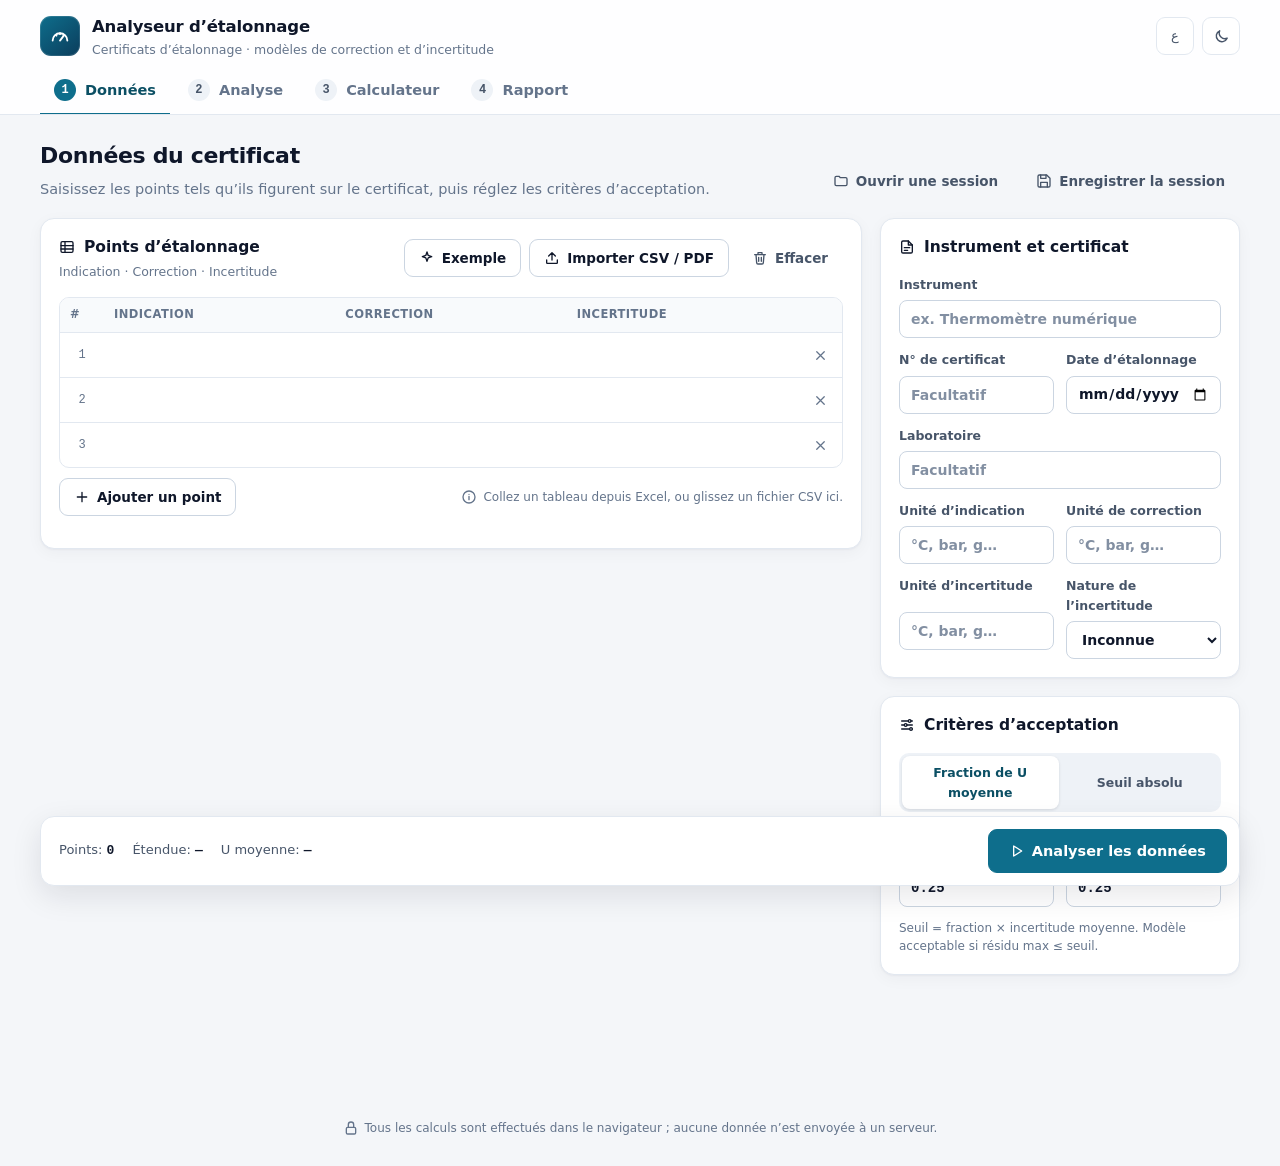
==== webapp/index.html @ c8299ab8 "Analyseur d'etalonnage : MATLAB + version web - Application MATLAB (core, io, tests, docs) avec impo" ====
<!doctype html>
<html lang="fr" dir="ltr">
<head>
  <meta charset="utf-8">
  <meta name="viewport" content="width=device-width, initial-scale=1">
  <title>Analyseur d'étalonnage</title>
  <meta name="description" content="Analyse des certificats d'étalonnage : modèles de correction et d'incertitude, calculateur et rapport.">
  <meta name="referrer" content="no-referrer">
  <meta name="color-scheme" content="light dark">
  <link rel="stylesheet" href="styles.css">
  <link rel="icon" href="data:image/svg+xml,%3Csvg xmlns='http://www.w3.org/2000/svg' viewBox='0 0 32 32'%3E%3Crect width='32' height='32' rx='8' fill='%230e6e8c'/%3E%3Cpath d='M7 22a9 9 0 0 1 18 0' fill='none' stroke='white' stroke-width='2.4' stroke-linecap='round'/%3E%3Cpath d='M16 22l5-7' stroke='white' stroke-width='2.4' stroke-linecap='round'/%3E%3C/svg%3E">
</head>
<body>
  <header class="appbar">
    <div class="wrap appbar-inner">
      <div class="brand">
        <div class="brand-mark" aria-hidden="true">
          <svg width="22" height="22" viewBox="0 0 24 24" fill="none" stroke="currentColor" stroke-width="2" stroke-linecap="round"><path d="M4 17a8 8 0 0 1 16 0"/><path d="M12 17l4.5-6"/><path d="M12 9v1M7.5 11l.7.7M16.5 11l-.7.7"/></svg>
        </div>
        <div class="brand-text">
          <strong data-i18n="app.title"></strong>
          <span data-i18n="app.subtitle"></span>
        </div>
      </div>
      <div class="appbar-actions">
        <button class="icon-btn lang-btn" id="langBtn" type="button"></button>
        <button class="icon-btn" id="themeBtn" type="button" data-i18n-title="theme"></button>
      </div>
    </div>
    <nav class="wrap tabs" role="tablist">
      <button class="tab active" role="tab" data-tab="data"><span class="step">1</span><span data-i18n="tab.data"></span></button>
      <button class="tab" role="tab" data-tab="analysis"><span class="step">2</span><span data-i18n="tab.analysis"></span></button>
      <button class="tab" role="tab" data-tab="calc"><span class="step">3</span><span data-i18n="tab.calc"></span></button>
      <button class="tab" role="tab" data-tab="report"><span class="step">4</span><span data-i18n="tab.report"></span></button>
    </nav>
  </header>

  <main class="wrap">
    <!-- 1. Données -->
    <section class="panel active" id="panel-data" role="tabpanel">
      <div class="page-head">
        <div>
          <h1 data-i18n="data.h"></h1>
          <p data-i18n="data.p"></p>
        </div>
        <div class="toolbar">
          <button class="btn ghost" id="loadSessionBtn" type="button"><span class="ico" data-ico="folder"></span><span data-i18n="btn.loadSession"></span></button>
          <button class="btn ghost" id="saveSessionBtn" type="button"><span class="ico" data-ico="save"></span><span data-i18n="btn.saveSession"></span></button>
        </div>
      </div>

      <div class="layout-data">
        <div class="card dropzone" id="pointsCard">
          <div class="card-head">
            <div>
              <h2><span class="ico" data-ico="table"></span><span data-i18n="points.title"></span></h2>
              <p class="card-sub" data-i18n="points.sub"></p>
            </div>
            <div class="toolbar">
              <button class="btn" id="exampleBtn" type="button"><span class="ico" data-ico="spark"></span><span data-i18n="btn.example"></span></button>
              <button class="btn" id="importBtn" type="button"><span class="ico" data-ico="upload"></span><span data-i18n="btn.importFile"></span></button>
              <button class="btn ghost danger" id="clearBtn" type="button"><span class="ico" data-ico="trash"></span><span class="lbl-opt" data-i18n="btn.clear"></span></button>
            </div>
          </div>
          <div class="card-body">
            <div class="table-wrap">
              <table class="pts">
                <thead><tr>
                  <th>#</th>
                  <th><span data-i18n="col.indication"></span> <span class="unit-i"></span></th>
                  <th><span data-i18n="col.correction"></span> <span class="unit-c"></span></th>
                  <th><span data-i18n="col.uncertainty"></span> <span class="unit-u"></span></th>
                  <th></th>
                </tr></thead>
                <tbody id="pointsBody"></tbody>
              </table>
            </div>
            <div class="table-foot">
              <button class="btn" id="addRowBtn" type="button"><span class="ico" data-ico="plus"></span><span data-i18n="btn.addRow"></span></button>
              <p class="help"><span class="ico" data-ico="info"></span><span data-i18n="points.hint"></span></p>
            </div>
            <div class="alerts" id="dataAlerts"></div>
          </div>
        </div>

        <div class="stack">
          <div class="card">
            <div class="card-head"><h2><span class="ico" data-ico="doc"></span><span data-i18n="meta.title"></span></h2></div>
            <div class="card-body fields two">
              <label class="field full"><span data-i18n="f.instrument"></span><input id="m-instrument" data-i18n-ph="ph.instrument" autocomplete="off"></label>
              <label class="field"><span data-i18n="f.certificate"></span><input id="m-certificate" data-i18n-ph="ph.optional" autocomplete="off"></label>
              <label class="field"><span data-i18n="f.date"></span><input id="m-date" type="date"></label>
              <label class="field full"><span data-i18n="f.lab"></span><input id="m-lab" data-i18n-ph="ph.optional" autocomplete="off"></label>
              <label class="field"><span data-i18n="f.unitI"></span><input id="m-unitI" placeholder="°C, bar, g…" autocomplete="off"></label>
              <label class="field"><span data-i18n="f.unitC"></span><input id="m-unitC" placeholder="°C, bar, g…" autocomplete="off"></label>
              <label class="field"><span data-i18n="f.unitU"></span><input id="m-unitU" placeholder="°C, bar, g…" autocomplete="off"></label>
              <label class="field"><span data-i18n="f.nature"></span>
                <select id="m-nature">
                  <option value="" data-i18n="nature.unknown"></option>
                  <option value="U" data-i18n="nature.expanded"></option>
                  <option value="u" data-i18n="nature.standard"></option>
                </select>
              </label>
            </div>
          </div>

          <div class="card">
            <div class="card-head"><h2><span class="ico" data-ico="sliders"></span><span data-i18n="crit.title"></span></h2></div>
            <div class="card-body fields">
              <div class="seg" role="radiogroup">
                <button type="button" data-mode="fraction" class="on" data-i18n="mode.fraction"></button>
                <button type="button" data-mode="absolute" data-i18n="mode.absolute"></button>
              </div>
              <div class="fields two" id="fractionFields">
                <label class="field"><span data-i18n="f.alphaC"></span><input id="s-alphaC" type="number" min="0" step="any" value="0.25"></label>
                <label class="field"><span data-i18n="f.alphaU"></span><input id="s-alphaU" type="number" min="0" step="any" value="0.25"></label>
              </div>
              <div class="fields two" id="absoluteFields" hidden>
                <label class="field"><span data-i18n="f.limitC"></span><input id="s-limitC" type="number" min="0" step="any" value="0"></label>
                <label class="field"><span data-i18n="f.limitU"></span><input id="s-limitU" type="number" min="0" step="any" value="0"></label>
              </div>
              <p class="help" id="critHelp"></p>
            </div>
          </div>
        </div>
      </div>

      <div class="action-bar">
        <div class="summary" id="dataSummary"></div>
        <button class="btn primary lg" id="analyzeBtn" type="button"><span class="ico" data-ico="play"></span><span data-i18n="btn.analyze"></span></button>
      </div>
    </section>

    <!-- 2. Analyse -->
    <section class="panel" id="panel-analysis" role="tabpanel">
      <div class="page-head">
        <div><h1 data-i18n="an.h"></h1><p data-i18n="an.p"></p></div>
      </div>
      <div id="analysisEmpty" class="card empty"></div>
      <div id="analysisContent" hidden>
        <div class="verdict" id="verdict"></div>
        <div class="kpis" id="kpis"></div>
        <div class="alerts" id="analysisAlerts" style="margin:-4px 0 18px"></div>
        <div class="grid-2">
          <div class="card model-card">
            <div class="card-head"><h2><span class="ico" data-ico="chart"></span><span data-i18n="model.correction"></span></h2><span id="decC"></span></div>
            <div class="card-body">
              <div class="eq-box" id="eqC"></div>
              <div class="legend"><span><i class="dot"></i><span data-i18n="chart.measured"></span></span><span><i class="fit"></i><span data-i18n="chart.fit"></span></span></div>
              <div class="chart" id="chartC"></div>
              <dl class="stats" id="statsC"></dl>
              <p class="sub-title" data-i18n="chart.residuals"></p>
              <div class="legend"><span><i class="bar"></i><span data-i18n="chart.residual"></span></span><span><i class="thr"></i><span data-i18n="chart.threshold"></span></span></div>
              <div class="chart" id="resC"></div>
              <p class="note" id="noteC"></p>
            </div>
          </div>
          <div class="card model-card">
            <div class="card-head"><h2><span class="ico" data-ico="chart"></span><span data-i18n="model.uncertainty"></span></h2><span id="decU"></span></div>
            <div class="card-body">
              <div class="eq-box" id="eqU"></div>
              <div class="legend"><span><i class="dot"></i><span data-i18n="chart.measured"></span></span><span><i class="fit"></i><span data-i18n="chart.fit"></span></span><span><i class="maj"></i><span data-i18n="chart.majorant"></span></span></div>
              <div class="chart" id="chartU"></div>
              <dl class="stats" id="statsU"></dl>
              <p class="sub-title" data-i18n="chart.residuals"></p>
              <div class="legend"><span><i class="bar"></i><span data-i18n="chart.residual"></span></span><span><i class="thr"></i><span data-i18n="chart.threshold"></span></span></div>
              <div class="chart" id="resU"></div>
              <p class="note" id="noteU"></p>
            </div>
          </div>
        </div>
        <p class="note"><span class="ico" data-ico="info"></span><span data-i18n="an.disclaimer"></span></p>
      </div>
    </section>

    <!-- 3. Calculateur -->
    <section class="panel" id="panel-calc" role="tabpanel">
      <div class="page-head">
        <div><h1 data-i18n="calc.h"></h1><p data-i18n="calc.p"></p></div>
      </div>
      <div id="calcEmpty" class="card empty"></div>
      <div id="calcContent" hidden>
        <div class="layout-calc">
          <div class="card">
            <div class="card-head"><h2><span class="ico" data-ico="calc"></span><span data-i18n="calc.form"></span></h2></div>
            <div class="card-body fields">
              <label class="field"><span data-i18n="f.inputI"></span>
                <input id="c-input" type="number" step="any">
                <span class="range-hint"><span id="c-lo"></span><span id="c-hi"></span></span>
              </label>
              <label class="field"><span data-i18n="f.methodC"></span>
                <select id="c-methodC"><option value="regression" data-i18n="method.regression"></option><option value="interpolation" data-i18n="method.interpolation"></option></select>
              </label>
              <label class="field"><span data-i18n="f.methodU"></span>
                <select id="c-methodU"><option value="majorant" data-i18n="method.majorant"></option><option value="fitted" data-i18n="method.fitted"></option></select>
              </label>
              <label class="check"><input type="checkbox" id="c-confirm"><span data-i18n="calc.confirm"></span></label>
              <button class="btn primary lg" id="calcBtn" type="button"><span class="ico" data-ico="calc"></span><span data-i18n="btn.calculate"></span></button>
              <div class="alerts" id="calcAlerts" style="margin:0"></div>
            </div>
          </div>
          <div class="stack">
            <div class="card">
              <div class="card-head"><h2><span class="ico" data-ico="target"></span><span data-i18n="calc.result"></span></h2></div>
              <div class="card-body" id="calcResult"></div>
            </div>
            <div class="card">
              <div class="card-head">
                <h2><span class="ico" data-ico="list"></span><span data-i18n="calc.history"></span></h2>
                <button class="btn ghost" id="clearHistoryBtn" type="button"><span class="ico" data-ico="trash"></span><span data-i18n="btn.clear"></span></button>
              </div>
              <div class="card-body"><div class="table-wrap"><table class="history" id="historyTable"></table></div></div>
            </div>
          </div>
        </div>
      </div>
    </section>

    <!-- 4. Rapport -->
    <section class="panel" id="panel-report" role="tabpanel">
      <div class="page-head">
        <div><h1 data-i18n="rep.h"></h1><p data-i18n="rep.p"></p></div>
        <div class="toolbar no-print" id="reportActions">
          <button class="btn" id="csvBtn" type="button"><span class="ico" data-ico="download"></span><span data-i18n="btn.exportCsv"></span></button>
          <button class="btn primary" id="printBtn" type="button"><span class="ico" data-ico="printer"></span><span data-i18n="btn.print"></span></button>
        </div>
      </div>
      <div id="reportEmpty" class="card empty"></div>
      <article class="paper" id="paper" hidden></article>
    </section>
  </main>

  <footer class="site"><span class="ico" data-ico="lock"></span><span data-i18n="footer"></span></footer>
  <div id="toasts" aria-live="polite"></div>
  <dialog id="pdfDialog" class="dlg"><div id="pdfBody"></div></dialog>
  <input type="file" id="csvFile" accept=".csv,.txt,.pdf,text/csv,application/pdf" hidden>
  <input type="file" id="sessionFile" accept=".json,application/json" hidden>
  <script src="core.js"></script>
  <script src="app.js"></script>
</body>
</html>
---- webapp/styles.css ----
/* Analyseur d'étalonnage — web */
:root {
  --bg: #f4f6f9;
  --surface: #ffffff;
  --surface-2: #f8fafc;
  --surface-3: #eef2f7;
  --border: #e2e8f0;
  --border-strong: #cbd5e1;
  --text: #0f172a;
  --text-2: #475569;
  --text-3: #64748b;
  --primary: #0e6e8c;
  --primary-hover: #0b5c75;
  --primary-soft: #e6f3f7;
  --primary-ink: #0b4f64;
  --accent: #d97706;
  --ok: #15803d;
  --ok-soft: #e8f6ed;
  --warn: #a16207;
  --warn-soft: #fdf6e3;
  --err: #b91c1c;
  --err-soft: #fdecec;
  --s-meas: #0f172a;
  --s-fit: #0e6e8c;
  --s-maj: #d97706;
  --s-band: rgba(14, 110, 140, .08);
  --s-bar-ok: #0e6e8c;
  --s-bar-ko: #dc2626;
  --grid: #e9eef4;
  --shadow: 0 1px 2px rgba(15, 23, 42, .04), 0 4px 16px rgba(15, 23, 42, .04);
  --radius: 14px;
  --radius-sm: 9px;
  /* Polices système uniquement : aucune requête vers un service tiers. */
  --font: system-ui, -apple-system, "Segoe UI", "Noto Sans Arabic", "Noto Sans", Tahoma, Arial, sans-serif;
  --mono: ui-monospace, "Cascadia Mono", "SF Mono", Consolas, "Roboto Mono", monospace;
  color-scheme: light;
}
@media (prefers-color-scheme: dark) {
  :root:not([data-theme="light"]) {
    --bg: #0b1220; --surface: #111a2b; --surface-2: #0f1727; --surface-3: #18233a;
    --border: #1f2c44; --border-strong: #2c3b58; --text: #e6edf7; --text-2: #a9b6ca; --text-3: #7f8da3;
    --primary: #38b2d3; --primary-hover: #5cc3df; --primary-soft: #0f2d3b; --primary-ink: #9ddcee;
    --ok: #4ade80; --ok-soft: #0f2a1c; --warn: #fbbf24; --warn-soft: #2b2110; --err: #f87171; --err-soft: #2d1416;
    --s-meas: #e6edf7; --s-fit: #38b2d3; --s-maj: #f59e0b; --s-band: rgba(56, 178, 211, .10);
    --s-bar-ok: #38b2d3; --s-bar-ko: #f87171; --grid: #1c2840;
    --shadow: 0 1px 2px rgba(0, 0, 0, .3), 0 8px 24px rgba(0, 0, 0, .25);
    color-scheme: dark;
  }
}
:root[data-theme="dark"] {
  --bg: #0b1220; --surface: #111a2b; --surface-2: #0f1727; --surface-3: #18233a;
  --border: #1f2c44; --border-strong: #2c3b58; --text: #e6edf7; --text-2: #a9b6ca; --text-3: #7f8da3;
  --primary: #38b2d3; --primary-hover: #5cc3df; --primary-soft: #0f2d3b; --primary-ink: #9ddcee;
  --ok: #4ade80; --ok-soft: #0f2a1c; --warn: #fbbf24; --warn-soft: #2b2110; --err: #f87171; --err-soft: #2d1416;
  --s-meas: #e6edf7; --s-fit: #38b2d3; --s-maj: #f59e0b; --s-band: rgba(56, 178, 211, .10);
  --s-bar-ok: #38b2d3; --s-bar-ko: #f87171; --grid: #1c2840;
  --shadow: 0 1px 2px rgba(0, 0, 0, .3), 0 8px 24px rgba(0, 0, 0, .25);
  color-scheme: dark;
}

* { box-sizing: border-box; }
html { -webkit-text-size-adjust: 100%; }
body {
  margin: 0; background: var(--bg); color: var(--text);
  font: 14.5px/1.55 var(--font); font-synthesis: none; -webkit-font-smoothing: antialiased;
}
[hidden] { display: none !important; }
.wrap { max-width: 1240px; margin: 0 auto; padding: 0 20px; }
.mono, .num-cell, bdi.eq { font-family: var(--mono); font-variant-numeric: tabular-nums; }
svg { flex-shrink: 0; }

/* App bar */
.appbar {
  position: sticky; top: 0; z-index: 20;
  background: color-mix(in srgb, var(--surface) 88%, transparent);
  backdrop-filter: saturate(1.4) blur(10px); -webkit-backdrop-filter: saturate(1.4) blur(10px);
  border-bottom: 1px solid var(--border);
}
.appbar-inner { display: flex; align-items: center; justify-content: space-between; gap: 16px; padding-top: 14px; padding-bottom: 10px; }
.brand { display: flex; align-items: center; gap: 12px; min-width: 0; }
.brand-mark {
  width: 40px; height: 40px; border-radius: 11px; display: grid; place-items: center; color: #fff;
  background: linear-gradient(140deg, #0e6e8c, #0b3d5c); box-shadow: inset 0 0 0 1px rgba(255,255,255,.12);
}
.brand-text { display: grid; min-width: 0; }
.brand-text strong { font-size: 16.5px; letter-spacing: -.01em; }
.brand-text span { color: var(--text-3); font-size: 12.5px; white-space: nowrap; overflow: hidden; text-overflow: ellipsis; }
.appbar-actions { display: flex; gap: 8px; align-items: center; }

.tabs { display: flex; gap: 4px; overflow-x: auto; scrollbar-width: none; padding-bottom: 0; }
.tabs::-webkit-scrollbar { display: none; }
.tab {
  display: inline-flex; align-items: center; gap: 9px; padding: 10px 14px 12px; border: 0; background: none;
  font: inherit; font-weight: 600; color: var(--text-3); cursor: pointer; white-space: nowrap;
  border-bottom: 2px solid transparent; margin-bottom: -1px; transition: color .15s;
}
.tab:hover { color: var(--text); }
.tab .step {
  width: 22px; height: 22px; border-radius: 50%; display: grid; place-items: center; font-size: 12px;
  background: var(--surface-3); color: var(--text-2); font-family: var(--mono);
}
.tab.active { color: var(--primary-ink); border-bottom-color: var(--primary); }
.tab.active .step { background: var(--primary); color: #fff; }
.tab.done .step { background: var(--ok-soft); color: var(--ok); }

/* Buttons */
.btn {
  display: inline-flex; align-items: center; justify-content: center; gap: 7px; height: 38px; padding: 0 14px;
  border-radius: var(--radius-sm); border: 1px solid var(--border-strong); background: var(--surface); color: var(--text);
  font: inherit; font-weight: 600; font-size: 13.5px; cursor: pointer; white-space: nowrap;
  transition: background .15s, border-color .15s, color .15s, box-shadow .15s;
}
.btn:hover { background: var(--surface-3); }
.btn:focus-visible, .tab:focus-visible, input:focus-visible, select:focus-visible, .icon-btn:focus-visible {
  outline: 2px solid var(--primary); outline-offset: 2px;
}
.btn.primary { background: var(--primary); border-color: var(--primary); color: #fff; }
.btn.primary:hover { background: var(--primary-hover); border-color: var(--primary-hover); }
:root[data-theme="dark"] .btn.primary { color: #06212b; }
@media (prefers-color-scheme: dark) { :root:not([data-theme="light"]) .btn.primary { color: #06212b; } }
.btn.ghost { border-color: transparent; background: transparent; color: var(--text-2); }
.btn.ghost:hover { background: var(--surface-3); color: var(--text); }
.btn.danger:hover { color: var(--err); border-color: var(--err); background: var(--err-soft); }
.btn.lg { height: 44px; padding: 0 20px; font-size: 14.5px; }
.btn:disabled { opacity: .5; cursor: not-allowed; }
.icon-btn {
  width: 38px; height: 38px; display: grid; place-items: center; border-radius: var(--radius-sm);
  border: 1px solid var(--border); background: var(--surface); color: var(--text-2); cursor: pointer;
}
.icon-btn:hover { color: var(--text); background: var(--surface-3); }
.lang-btn { font-family: var(--mono); font-weight: 700; font-size: 12.5px; }

/* Layout */
main.wrap { padding-top: 24px; padding-bottom: 56px; }
.panel { display: none; animation: fade .22s ease; }
.panel.active { display: block; }
@keyframes fade { from { opacity: 0; transform: translateY(4px); } to { opacity: 1; transform: none; } }
.page-head { display: flex; align-items: flex-end; justify-content: space-between; gap: 16px; margin-bottom: 18px; flex-wrap: wrap; }
.page-head h1 { margin: 0; font-size: 22px; letter-spacing: -.015em; }
.page-head p { margin: 4px 0 0; color: var(--text-3); }
.layout-data { display: grid; grid-template-columns: minmax(0, 1fr) 360px; gap: 18px; align-items: start; }
.stack { display: grid; gap: 18px; }
.grid-2 { display: grid; grid-template-columns: repeat(2, minmax(0, 1fr)); gap: 18px; }

.card { background: var(--surface); border: 1px solid var(--border); border-radius: var(--radius); box-shadow: var(--shadow); }
.card-head { display: flex; align-items: center; justify-content: space-between; gap: 12px; padding: 16px 18px 0; flex-wrap: wrap; }
.card-head h2 { margin: 0; font-size: 15.5px; display: flex; align-items: center; gap: 9px; }
.card-head h2 .ico { color: var(--primary); }
.card-sub { color: var(--text-3); font-size: 12.5px; margin: 3px 0 0; }
.card-body { padding: 16px 18px 18px; }

/* Forms */
.fields { display: grid; gap: 12px; }
.fields.two { grid-template-columns: repeat(2, minmax(0, 1fr)); }
.field { display: grid; gap: 6px; font-size: 12.5px; font-weight: 600; color: var(--text-2); min-width: 0; }
.field.full { grid-column: 1 / -1; }
input, select {
  font: inherit; font-size: 14px; color: var(--text); background: var(--surface); border: 1px solid var(--border-strong);
  border-radius: 8px; height: 38px; padding: 0 11px; width: 100%; min-width: 0; transition: border-color .15s, box-shadow .15s;
}
input::placeholder { color: var(--text-3); opacity: .8; }
input:hover, select:hover { border-color: var(--text-3); }
input:focus, select:focus { outline: none; border-color: var(--primary); box-shadow: 0 0 0 3px var(--primary-soft); }
input[type="number"], input.num { font-family: var(--mono); font-variant-numeric: tabular-nums; }
.seg { display: grid; grid-template-columns: 1fr 1fr; background: var(--surface-3); padding: 3px; border-radius: 10px; gap: 3px; }
.seg button {
  border: 0; background: transparent; font: inherit; font-size: 12.5px; font-weight: 600; color: var(--text-2);
  padding: 7px 8px; border-radius: 8px; cursor: pointer;
}
.seg button.on { background: var(--surface); color: var(--primary-ink); box-shadow: 0 1px 3px rgba(15,23,42,.12); }
.help { color: var(--text-3); font-size: 12px; font-weight: 400; margin: 0; }
.check { display: flex; gap: 10px; align-items: flex-start; font-size: 13.5px; color: var(--text-2); cursor: pointer; }
.check input { width: 18px; height: 18px; margin: 2px 0 0; accent-color: var(--primary); flex: none; }

/* Points table */
.toolbar { display: flex; gap: 8px; flex-wrap: wrap; align-items: center; }
.toolbar .spacer { flex: 1; }
.dropzone { position: relative; }
.dropzone.drag::after {
  content: attr(data-drop); position: absolute; inset: 0; display: grid; place-items: center;
  border: 2px dashed var(--primary); border-radius: 10px; background: color-mix(in srgb, var(--primary-soft) 92%, transparent);
  color: var(--primary-ink); font-weight: 700; z-index: 3;
}
.table-wrap { overflow: auto; border: 1px solid var(--border); border-radius: 10px; }
table { border-collapse: separate; border-spacing: 0; width: 100%; }
th, td { padding: 8px 10px; text-align: start; border-bottom: 1px solid var(--border); }
tr:last-child td { border-bottom: 0; }
th {
  background: var(--surface-2); font-size: 11.5px; text-transform: uppercase; letter-spacing: .04em;
  color: var(--text-3); font-weight: 700; white-space: nowrap; position: sticky; top: 0; z-index: 1;
}
.pts td { padding: 5px 6px; }
.pts td.idx { width: 44px; text-align: center; color: var(--text-3); font-family: var(--mono); font-size: 12px; }
.pts td.act { width: 44px; text-align: center; }
.pts input { border-color: transparent; background: transparent; height: 34px; font-family: var(--mono); direction: ltr; text-align: left; }
[dir="rtl"] .pts input { text-align: right; }
.pts input:hover { border-color: var(--border-strong); background: var(--surface); }
.pts input:focus { background: var(--surface); }
.pts input.bad { border-color: var(--err); background: var(--err-soft); }
.pts tr:hover td { background: var(--surface-2); }
.row-del { width: 30px; height: 30px; border: 0; background: none; border-radius: 7px; color: var(--text-3); cursor: pointer; display: grid; place-items: center; margin: auto; }
.row-del:hover { background: var(--err-soft); color: var(--err); }
.table-foot { display: flex; justify-content: space-between; align-items: center; gap: 10px; margin-top: 10px; flex-wrap: wrap; }
.table-foot .help { display: flex; align-items: center; gap: 6px; }
kbd { font-family: var(--mono); font-size: 11px; border: 1px solid var(--border-strong); border-bottom-width: 2px; border-radius: 5px; padding: 0 5px; background: var(--surface-2); }

.action-bar {
  position: sticky; bottom: 14px; z-index: 5; margin-top: 18px; display: flex; align-items: center; justify-content: space-between;
  gap: 14px; padding: 12px 12px 12px 18px; background: var(--surface); border: 1px solid var(--border); border-radius: var(--radius);
  box-shadow: 0 10px 30px rgba(15, 23, 42, .10);
}
[dir="rtl"] .action-bar { padding: 12px 18px 12px 12px; }
.action-bar .summary { display: flex; gap: 18px; flex-wrap: wrap; color: var(--text-2); font-size: 13px; }
.action-bar .summary b { color: var(--text); font-family: var(--mono); }

/* Alerts */
.alerts { display: grid; gap: 8px; margin-top: 14px; }
.alert { display: flex; gap: 10px; align-items: flex-start; padding: 10px 13px; border-radius: 10px; font-size: 13.5px; border: 1px solid transparent; }
.alert svg { margin-top: 2px; }
.alert.err { background: var(--err-soft); color: var(--err); border-color: color-mix(in srgb, var(--err) 20%, transparent); }
.alert.warn { background: var(--warn-soft); color: var(--warn); border-color: color-mix(in srgb, var(--warn) 20%, transparent); }
.alert.ok { background: var(--ok-soft); color: var(--ok); border-color: color-mix(in srgb, var(--ok) 20%, transparent); }
.alert.info { background: var(--primary-soft); color: var(--primary-ink); border-color: color-mix(in srgb, var(--primary) 20%, transparent); }

/* Analysis */
.verdict {
  display: flex; gap: 16px; align-items: center; padding: 18px 20px; border-radius: var(--radius); margin-bottom: 18px;
  border: 1px solid var(--border); background: var(--surface); box-shadow: var(--shadow);
}
.verdict .v-ico { width: 46px; height: 46px; border-radius: 12px; display: grid; place-items: center; flex: none; }
.verdict.ok .v-ico { background: var(--ok-soft); color: var(--ok); }
.verdict.ko .v-ico { background: var(--err-soft); color: var(--err); }
.verdict.mixed .v-ico { background: var(--warn-soft); color: var(--warn); }
.verdict h2 { margin: 0; font-size: 17px; }
.verdict p { margin: 2px 0 0; color: var(--text-3); font-size: 13px; }
.kpis { display: grid; grid-template-columns: repeat(4, minmax(0, 1fr)); gap: 12px; margin-bottom: 18px; }
.kpi { background: var(--surface); border: 1px solid var(--border); border-radius: 12px; padding: 14px 16px; box-shadow: var(--shadow); min-width: 0; }
.kpi .k-label { color: var(--text-3); font-size: 12px; font-weight: 600; }
.kpi .k-value { font-family: var(--mono); font-size: 19px; font-weight: 600; margin-top: 4px; direction: ltr; text-align: start; white-space: nowrap; overflow: hidden; text-overflow: ellipsis; }
[dir="rtl"] .kpi .k-value { text-align: right; }
.kpi .k-unit { color: var(--text-3); font-size: 12px; font-weight: 500; margin-inline-start: 4px; }

.model-card .eq-box {
  display: flex; align-items: center; justify-content: space-between; gap: 10px; flex-wrap: wrap;
  background: var(--surface-2); border: 1px solid var(--border); border-radius: 10px; padding: 10px 14px; margin-bottom: 14px;
}
.eq-box bdi { font-size: 15px; font-weight: 600; color: var(--primary-ink); }
.pill { display: inline-flex; align-items: center; gap: 6px; padding: 3px 10px; border-radius: 999px; font-size: 12px; font-weight: 700; white-space: nowrap; }
.pill.ok { background: var(--ok-soft); color: var(--ok); }
.pill.ko { background: var(--err-soft); color: var(--err); }
.pill.warn { background: var(--warn-soft); color: var(--warn); }
.pill.neutral { background: var(--surface-3); color: var(--text-2); }
.stats { display: grid; grid-template-columns: repeat(4, minmax(0, 1fr)); gap: 1px; background: var(--border); border: 1px solid var(--border); border-radius: 10px; overflow: hidden; margin-top: 14px; }
.stats > div { background: var(--surface); padding: 9px 12px; min-width: 0; }
.stats dt { font-size: 11.5px; color: var(--text-3); font-weight: 600; }
.stats dd { margin: 2px 0 0; font-family: var(--mono); font-size: 13.5px; font-weight: 600; direction: ltr; text-align: start; overflow: hidden; text-overflow: ellipsis; white-space: nowrap; }
[dir="rtl"] .stats dd { text-align: right; }
.note { color: var(--text-3); font-size: 12.5px; margin: 10px 0 0; display: flex; gap: 6px; align-items: flex-start; }
.sub-title { font-size: 12px; font-weight: 700; color: var(--text-3); text-transform: uppercase; letter-spacing: .05em; margin: 16px 0 6px; }

/* Charts */
.chart { position: relative; width: 100%; direction: ltr; }
.chart svg { display: block; width: 100%; height: auto; overflow: visible; }
.chart .grid line { stroke: var(--grid); }
.chart .axis text { fill: var(--text-3); font: 11px var(--mono); }
.chart .axis-title { fill: var(--text-3); font: 600 11px var(--font); }
.chart .s-fit { stroke: var(--s-fit); stroke-width: 2.25; fill: none; }
.chart .s-maj { stroke: var(--s-maj); stroke-width: 2; fill: none; stroke-dasharray: 6 4; }
.chart .s-pt { fill: var(--surface); stroke: var(--s-meas); stroke-width: 2; }
.chart .s-pt.hot { fill: var(--s-meas); }
.chart .band { fill: var(--s-band); }
.chart .thr { stroke: var(--s-maj); stroke-dasharray: 4 3; stroke-width: 1.5; }
.chart .zero { stroke: var(--border-strong); }
.chart .bar-ok { fill: var(--s-bar-ok); }
.chart .bar-ko { fill: var(--s-bar-ko); }
.chart .marker { stroke: var(--accent); stroke-width: 1.5; stroke-dasharray: 3 3; }
.chart .marker-pt { fill: var(--accent); stroke: var(--surface); stroke-width: 2; }
.legend { display: flex; gap: 14px; flex-wrap: wrap; font-size: 12px; color: var(--text-2); margin-bottom: 8px; }
.legend span { display: inline-flex; align-items: center; gap: 6px; }
.legend i { display: inline-block; width: 16px; height: 0; border-top: 2.5px solid; }
.legend i.dot { width: 9px; height: 9px; border: 2px solid var(--s-meas); border-radius: 50%; }
.legend i.fit { border-color: var(--s-fit); }
.legend i.maj { border-color: var(--s-maj); border-top-style: dashed; }
.legend i.bar { width: 10px; height: 10px; border: 0; background: var(--s-bar-ok); border-radius: 2px; }
.legend i.thr { border-color: var(--s-maj); border-top-style: dashed; border-top-width: 1.5px; }
.tooltip {
  position: absolute; pointer-events: none; background: var(--text); color: var(--surface); font: 12px/1.45 var(--mono);
  padding: 6px 9px; border-radius: 7px; white-space: nowrap; transform: translate(-50%, calc(-100% - 10px)); z-index: 4;
  box-shadow: 0 6px 20px rgba(0,0,0,.18);
}

/* Empty state */
.empty { text-align: center; padding: 64px 20px; }
.empty .e-ico { width: 64px; height: 64px; border-radius: 18px; display: grid; place-items: center; margin: 0 auto 14px; background: var(--primary-soft); color: var(--primary); }
.empty h2 { margin: 0 0 6px; font-size: 18px; }
.empty p { color: var(--text-3); margin: 0 auto 18px; max-width: 420px; }

/* Calculator */
.layout-calc { display: grid; grid-template-columns: 400px minmax(0, 1fr); gap: 18px; align-items: start; }
.range-hint { display: flex; justify-content: space-between; font-family: var(--mono); font-size: 11.5px; color: var(--text-3); direction: ltr; }
.result-hero { padding: 22px; border-radius: 12px; background: linear-gradient(150deg, var(--primary-soft), var(--surface-2)); border: 1px solid var(--border); }
.result-hero .r-label { color: var(--text-2); font-size: 12.5px; font-weight: 600; }
.result-hero .r-value { font-family: var(--mono); font-size: 34px; font-weight: 600; letter-spacing: -.02em; color: var(--primary-ink); direction: ltr; text-align: start; line-height: 1.25; margin-top: 4px; word-break: break-all; }
[dir="rtl"] .result-hero .r-value { text-align: right; }
.result-hero .r-value small { font-size: 16px; color: var(--text-2); font-weight: 500; }
.r-grid { display: grid; grid-template-columns: repeat(3, minmax(0, 1fr)); gap: 12px; margin-top: 14px; }
.r-grid .kpi { box-shadow: none; }
.r-grid .k-value { font-size: 16px; }
.history td, .history th { font-size: 13px; }
.history td.num-cell { direction: ltr; text-align: start; }
[dir="rtl"] .history td.num-cell { text-align: right; }

/* Report (paper) */
.paper {
  background: #fff; color: #0f172a; max-width: 900px; margin: 0 auto; border-radius: 6px; padding: 44px 48px;
  box-shadow: 0 1px 3px rgba(15,23,42,.08), 0 12px 40px rgba(15,23,42,.10); border: 1px solid #e2e8f0;
  --s-meas: #0f172a; --s-fit: #0e6e8c; --s-maj: #d97706; --s-band: rgba(14,110,140,.08); --grid: #e9eef4;
  --s-bar-ok: #0e6e8c; --s-bar-ko: #dc2626; --text-3: #64748b; --border-strong: #cbd5e1; --surface: #fff; --accent: #d97706;
}
.paper h1 { font-size: 21px; margin: 0; letter-spacing: -.01em; }
.paper h3 { font-size: 13px; text-transform: uppercase; letter-spacing: .06em; color: #0e6e8c; margin: 26px 0 10px; padding-bottom: 6px; border-bottom: 1.5px solid #0e6e8c; }
.paper .p-head { display: flex; justify-content: space-between; gap: 20px; align-items: flex-start; padding-bottom: 18px; border-bottom: 1px solid #e2e8f0; }
.paper .p-head .meta { color: #64748b; font-size: 12px; text-align: end; font-family: var(--mono); }
.paper .kv { display: grid; grid-template-columns: repeat(3, minmax(0, 1fr)); gap: 10px 20px; font-size: 13px; }
.paper .kv div span { display: block; color: #64748b; font-size: 11.5px; }
.paper .kv div b { font-weight: 600; }
.paper table { font-size: 12.5px; }
.paper th { background: #f1f5f9; color: #475569; position: static; }
.paper td, .paper th { border-bottom: 1px solid #e2e8f0; padding: 6px 9px; }
.paper td.num-cell { direction: ltr; text-align: right; }
.paper .table-wrap { border-color: #e2e8f0; }
.paper .pill.ok { background: #e8f6ed; color: #15803d; }
.paper .pill.ko { background: #fdecec; color: #b91c1c; }
.paper .pill.warn { background: #fdf6e3; color: #a16207; }
.paper .p-charts { display: grid; grid-template-columns: 1fr 1fr; gap: 18px; }
.paper .p-charts h4 { margin: 0 0 6px; font-size: 12.5px; color: #475569; }
.paper .p-foot { margin-top: 30px; padding-top: 14px; border-top: 1px solid #e2e8f0; color: #64748b; font-size: 11.5px; }
.paper .legend { color: #475569; }

/* Dialog (import PDF) */
.dlg {
  width: min(760px, calc(100vw - 32px)); max-height: calc(100vh - 48px); padding: 0; border: 1px solid var(--border);
  border-radius: var(--radius); background: var(--surface); color: var(--text); box-shadow: 0 24px 60px rgba(0,0,0,.25);
}
.dlg::backdrop { background: rgba(15, 23, 42, .45); backdrop-filter: blur(2px); }
.dlg > div { padding: 20px; display: grid; gap: 14px; }
.dlg-head { display: flex; justify-content: space-between; gap: 12px; align-items: flex-start; }
.dlg-head h2 { margin: 0; font-size: 17px; display: flex; gap: 9px; align-items: center; }
.dlg-head h2 svg { color: var(--primary); }
.series { border: 1px solid var(--border); border-radius: 12px; padding: 14px; display: grid; gap: 10px; background: var(--surface-2); }
.series-head { display: flex; justify-content: space-between; align-items: center; gap: 10px; flex-wrap: wrap; }
.series .table-wrap { background: var(--surface); }
.series tr.row-warn td { background: var(--warn-soft); color: var(--warn); }

/* Toasts */
#toasts { position: fixed; bottom: 20px; inset-inline-end: 20px; display: grid; gap: 8px; z-index: 50; }
.toast {
  display: flex; align-items: center; gap: 10px; background: var(--text); color: var(--surface); padding: 11px 15px; border-radius: 10px;
  font-size: 13.5px; box-shadow: 0 10px 30px rgba(0,0,0,.2); animation: toast .25s ease; max-width: 360px;
}
@keyframes toast { from { opacity: 0; transform: translateY(8px); } to { opacity: 1; transform: none; } }

footer.site { color: var(--text-3); font-size: 12px; text-align: center; padding: 0 20px 28px; display: flex; justify-content: center; gap: 6px; align-items: center; }

/* Responsive */
@media (max-width: 1060px) {
  .layout-data, .layout-calc { grid-template-columns: 1fr; }
  .kpis { grid-template-columns: repeat(2, minmax(0, 1fr)); }
}
@media (max-width: 820px) {
  .grid-2 { grid-template-columns: 1fr; }
  .stats { grid-template-columns: repeat(2, minmax(0, 1fr)); }
  .paper { padding: 28px 22px; }
  .paper .kv { grid-template-columns: 1fr 1fr; }
  .paper .p-charts { grid-template-columns: 1fr; }
}
@media (max-width: 560px) {
  .wrap { padding: 0 16px; }
  .brand-text span { display: none; }
  .fields.two { grid-template-columns: 1fr; }
  .kpis, .r-grid { grid-template-columns: 1fr 1fr; }
  .action-bar { flex-direction: column; align-items: stretch; }
  .action-bar .btn { width: 100%; }
  .result-hero .r-value { font-size: 26px; }
  .toolbar .btn span.lbl-opt { display: none; }
}

/* Print: only the report paper */
@media print {
  @page { size: A4; margin: 14mm; }
  body { background: #fff; }
  .appbar, .page-head, .action-bar, footer.site, #toasts, .panel:not(#panel-report), .no-print { display: none !important; }
  #panel-report { display: block !important; animation: none; }
  main.wrap { padding: 0; max-width: none; }
  .paper { box-shadow: none; border: 0; padding: 0; max-width: none; }
  .paper h3, .paper .p-charts, .paper table { break-inside: avoid; }
}
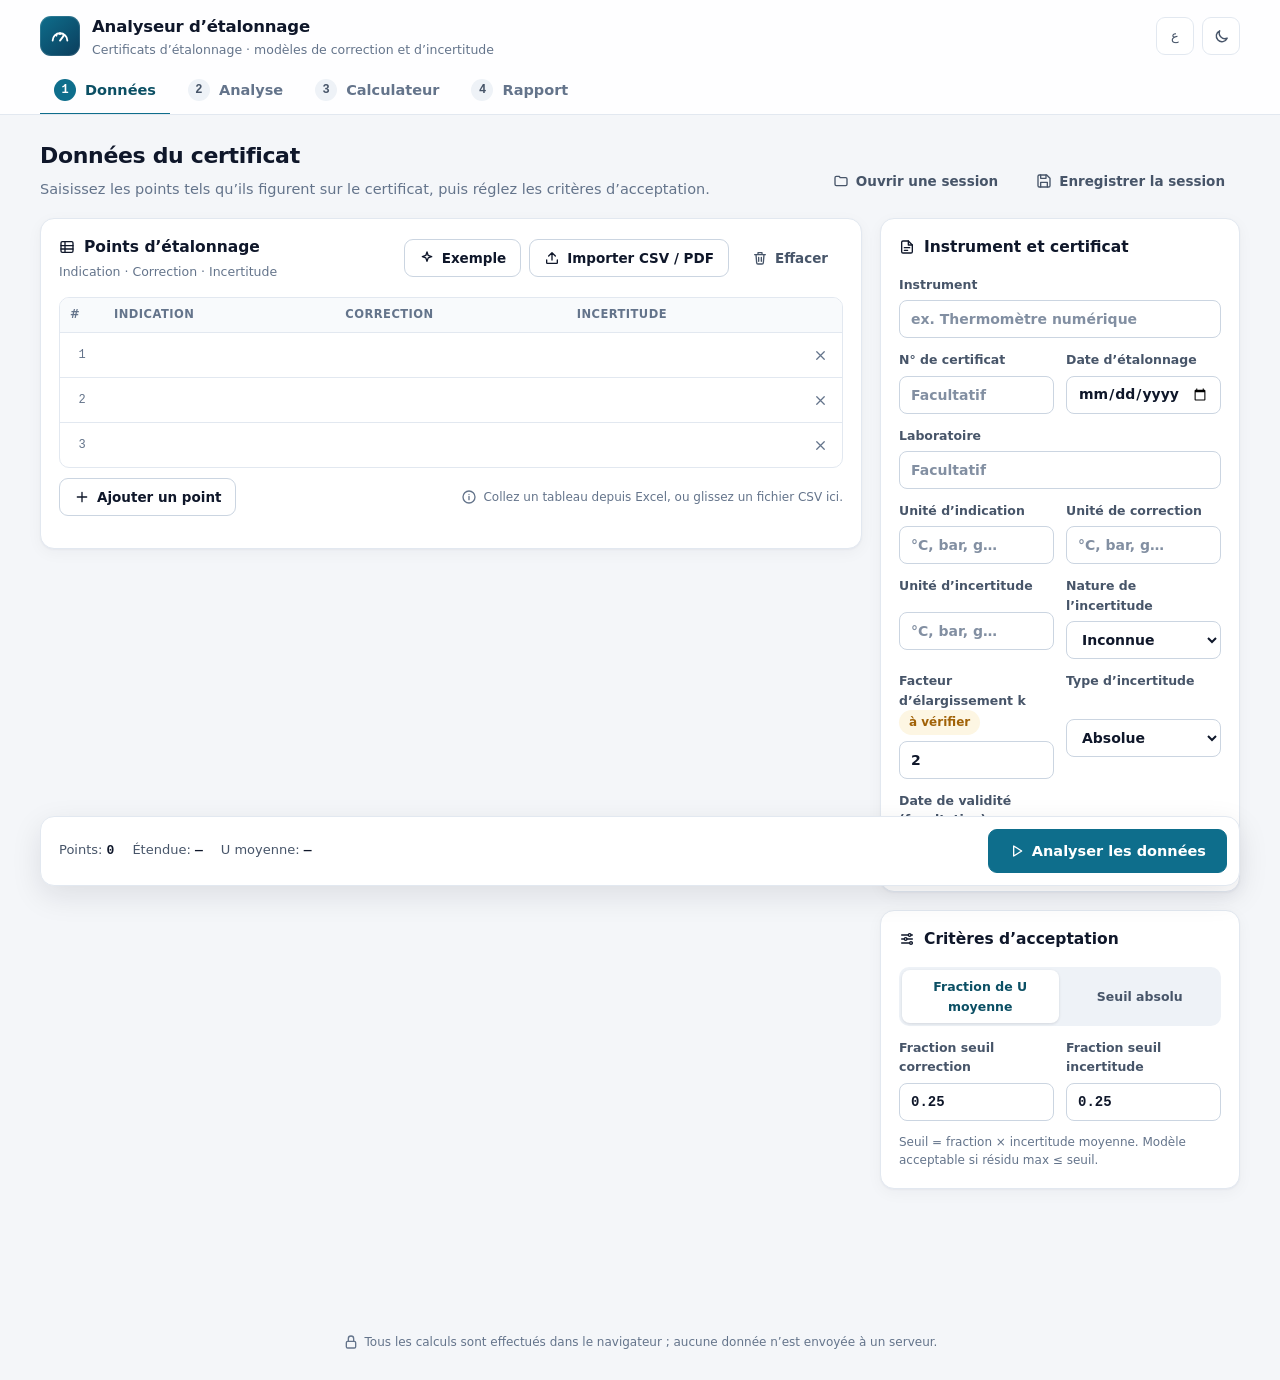
==== commit 9a6c12a8: "Règles du cahier des charges CalibFit + application Flutter Site et application (même moteur, mêmes " ====
--- a/webapp/index.html
+++ b/webapp/index.html
@@ -101,6 +101,16 @@
                   <option value="u" data-i18n="nature.standard"></option>
                 </select>
               </label>
+              <label class="field"><span><span data-i18n="f.k"></span> <span class="pill warn" id="kVerifyPill" data-i18n="k.verify" hidden></span></span>
+                <input id="m-k" inputmode="decimal" autocomplete="off" value="2">
+              </label>
+              <label class="field"><span data-i18n="f.uncType"></span>
+                <select id="m-uncType">
+                  <option value="absolute" data-i18n="unc.absolute"></option>
+                  <option value="relative" data-i18n="unc.relative"></option>
+                </select>
+              </label>
+              <label class="field"><span data-i18n="f.validUntil"></span><input id="m-validUntil" type="date"></label>
             </div>
           </div>
 
@@ -191,11 +201,8 @@
               <label class="field"><span data-i18n="f.methodC"></span>
                 <select id="c-methodC"><option value="regression" data-i18n="method.regression"></option><option value="interpolation" data-i18n="method.interpolation"></option></select>
               </label>
-              <label class="field"><span data-i18n="f.methodU"></span>
-                <select id="c-methodU"><option value="majorant" data-i18n="method.majorant"></option><option value="fitted" data-i18n="method.fitted"></option></select>
-              </label>
               <label class="check"><input type="checkbox" id="c-confirm"><span data-i18n="calc.confirm"></span></label>
-              <button class="btn primary lg" id="calcBtn" type="button"><span class="ico" data-ico="calc"></span><span data-i18n="btn.calculate"></span></button>
+              <button class="btn lg" id="calcBtn" type="button"><span class="ico" data-ico="list"></span><span data-i18n="btn.addHistory"></span></button>
               <div class="alerts" id="calcAlerts" style="margin:0"></div>
             </div>
           </div>
@@ -221,6 +228,7 @@
       <div class="page-head">
         <div><h1 data-i18n="rep.h"></h1><p data-i18n="rep.p"></p></div>
         <div class="toolbar no-print" id="reportActions">
+          <button class="btn primary" id="xlsxBtn" type="button"><span class="ico" data-ico="table"></span><span data-i18n="btn.excel"></span></button>
           <button class="btn" id="csvBtn" type="button"><span class="ico" data-ico="download"></span><span data-i18n="btn.exportCsv"></span></button>
           <button class="btn primary" id="printBtn" type="button"><span class="ico" data-ico="printer"></span><span data-i18n="btn.print"></span></button>
         </div>
@@ -236,6 +244,7 @@
   <input type="file" id="csvFile" accept=".csv,.txt,.pdf,text/csv,application/pdf" hidden>
   <input type="file" id="sessionFile" accept=".json,application/json" hidden>
   <script src="core.js"></script>
+  <script src="xlsx.js"></script>
   <script src="app.js"></script>
 </body>
 </html>
--- a/webapp/styles.css
+++ b/webapp/styles.css
@@ -306,6 +306,13 @@
 .r-grid { display: grid; grid-template-columns: repeat(3, minmax(0, 1fr)); gap: 12px; margin-top: 14px; }
 .r-grid .kpi { box-shadow: none; }
 .r-grid .k-value { font-size: 16px; }
+.r-grid.r-grid-2 { grid-template-columns: repeat(2, minmax(0, 1fr)); }
+.kpi.kpi-reco { border-color: var(--ok); box-shadow: inset 0 0 0 1px var(--ok); }
+.kpi .k-label .pill { margin-inline-start: 4px; font-size: 10.5px; padding: 1px 7px; }
+details.formulas { margin-top: 12px; border: 1px solid var(--border); border-radius: 10px; padding: 8px 12px; background: var(--surface-2); }
+details.formulas summary { cursor: pointer; font-weight: 600; color: var(--text-2); }
+details.formulas ul { font-family: var(--mono); font-size: 12.5px; margin: 10px 0 6px; padding-inline-start: 18px; }
+details.formulas li { margin: 3px 0; }
 .history td, .history th { font-size: 13px; }
 .history td.num-cell { direction: ltr; text-align: start; }
 [dir="rtl"] .history td.num-cell { text-align: right; }
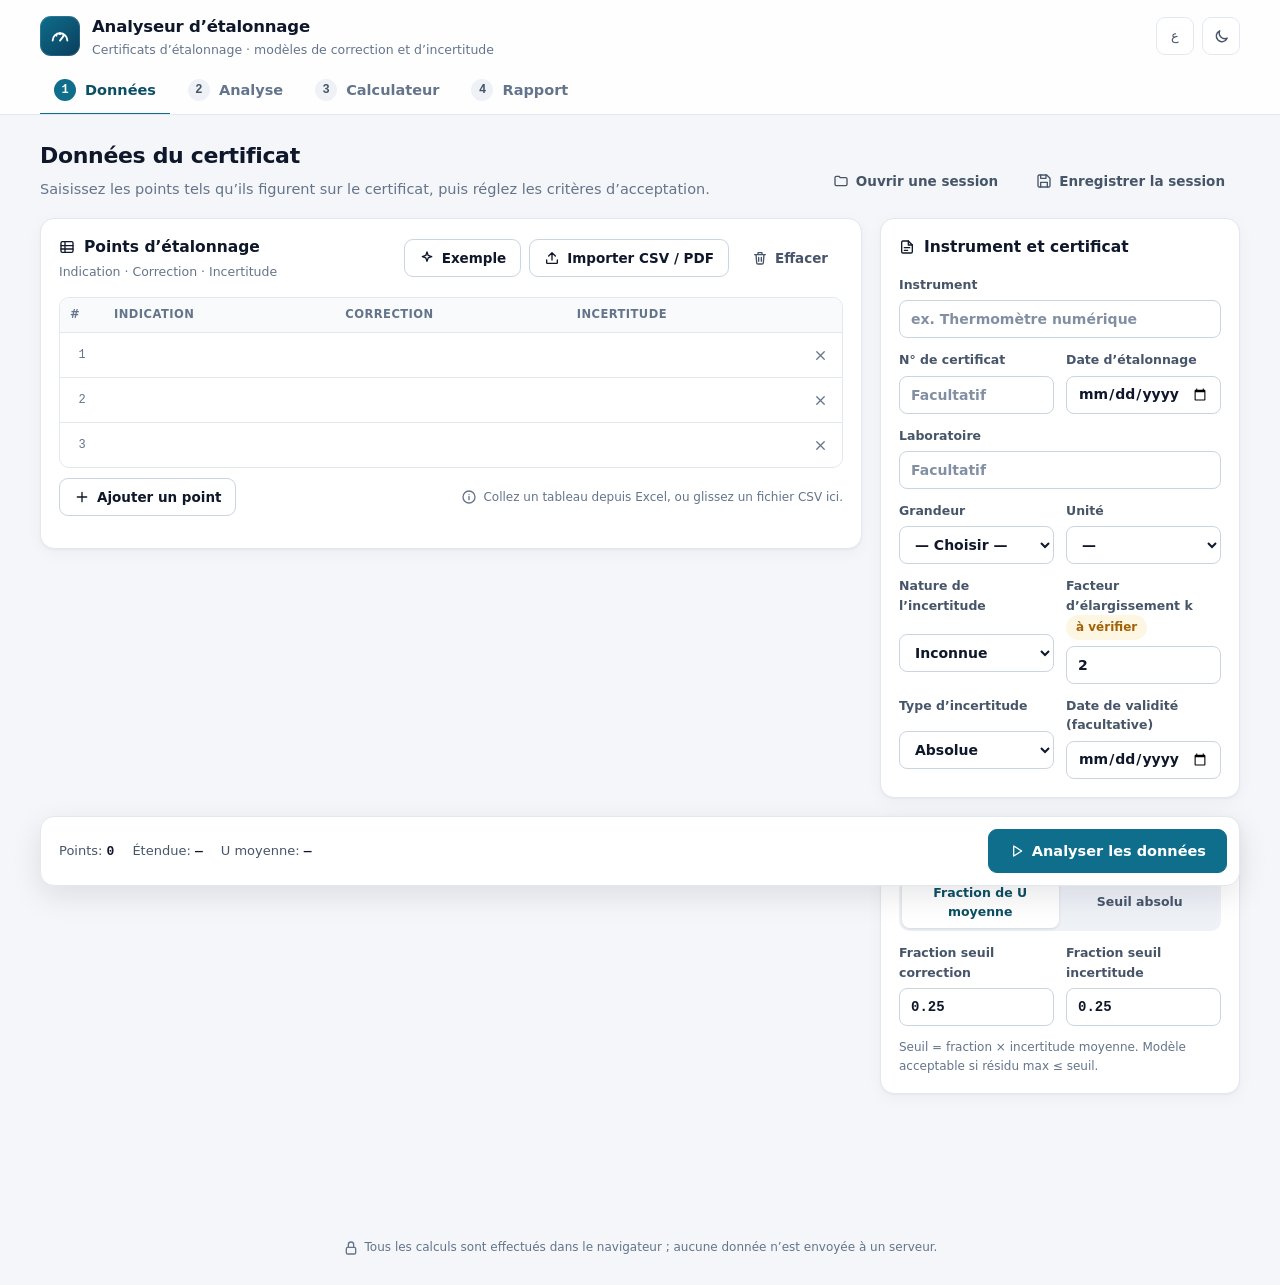
==== commit a4c97dcc: "Exemples variés, grandeur et unité en listes, familles exclues (dimensionnel, poids, verrerie) Co-Au" ====
--- a/webapp/index.html
+++ b/webapp/index.html
@@ -91,9 +91,9 @@
               <label class="field"><span data-i18n="f.certificate"></span><input id="m-certificate" data-i18n-ph="ph.optional" autocomplete="off"></label>
               <label class="field"><span data-i18n="f.date"></span><input id="m-date" type="date"></label>
               <label class="field full"><span data-i18n="f.lab"></span><input id="m-lab" data-i18n-ph="ph.optional" autocomplete="off"></label>
-              <label class="field"><span data-i18n="f.unitI"></span><input id="m-unitI" placeholder="°C, bar, g…" autocomplete="off"></label>
-              <label class="field"><span data-i18n="f.unitC"></span><input id="m-unitC" placeholder="°C, bar, g…" autocomplete="off"></label>
-              <label class="field"><span data-i18n="f.unitU"></span><input id="m-unitU" placeholder="°C, bar, g…" autocomplete="off"></label>
+              <label class="field"><span data-i18n="f.grandeur"></span><select id="m-grandeur"></select></label>
+              <label class="field"><span data-i18n="f.unit"></span><select id="m-unit"></select></label>
+              <input type="hidden" id="m-unitI"><input type="hidden" id="m-unitC"><input type="hidden" id="m-unitU">
               <label class="field"><span data-i18n="f.nature"></span>
                 <select id="m-nature">
                   <option value="" data-i18n="nature.unknown"></option>
@@ -198,9 +198,6 @@
                 <input id="c-input" type="number" step="any">
                 <span class="range-hint"><span id="c-lo"></span><span id="c-hi"></span></span>
               </label>
-              <label class="field"><span data-i18n="f.methodC"></span>
-                <select id="c-methodC"><option value="regression" data-i18n="method.regression"></option><option value="interpolation" data-i18n="method.interpolation"></option></select>
-              </label>
               <label class="check"><input type="checkbox" id="c-confirm"><span data-i18n="calc.confirm"></span></label>
               <button class="btn lg" id="calcBtn" type="button"><span class="ico" data-ico="list"></span><span data-i18n="btn.addHistory"></span></button>
               <div class="alerts" id="calcAlerts" style="margin:0"></div>
@@ -229,7 +226,6 @@
         <div><h1 data-i18n="rep.h"></h1><p data-i18n="rep.p"></p></div>
         <div class="toolbar no-print" id="reportActions">
           <button class="btn primary" id="xlsxBtn" type="button"><span class="ico" data-ico="table"></span><span data-i18n="btn.excel"></span></button>
-          <button class="btn" id="csvBtn" type="button"><span class="ico" data-ico="download"></span><span data-i18n="btn.exportCsv"></span></button>
           <button class="btn primary" id="printBtn" type="button"><span class="ico" data-ico="printer"></span><span data-i18n="btn.print"></span></button>
         </div>
       </div>
@@ -243,6 +239,7 @@
   <dialog id="pdfDialog" class="dlg"><div id="pdfBody"></div></dialog>
   <input type="file" id="csvFile" accept=".csv,.txt,.pdf,text/csv,application/pdf" hidden>
   <input type="file" id="sessionFile" accept=".json,application/json" hidden>
+  <script src="referentiel.js"></script>
   <script src="core.js"></script>
   <script src="xlsx.js"></script>
   <script src="app.js"></script>
--- a/webapp/styles.css
+++ b/webapp/styles.css
@@ -307,6 +307,7 @@
 .r-grid .kpi { box-shadow: none; }
 .r-grid .k-value { font-size: 16px; }
 .r-grid.r-grid-2 { grid-template-columns: repeat(2, minmax(0, 1fr)); }
+.kpis, .model-card .stats { grid-template-columns: repeat(2, minmax(0, 1fr)); } /* 2 tuiles (seuils et s_res retirés) */
 .kpi.kpi-reco { border-color: var(--ok); box-shadow: inset 0 0 0 1px var(--ok); }
 .kpi .k-label .pill { margin-inline-start: 4px; font-size: 10.5px; padding: 1px 7px; }
 details.formulas { margin-top: 12px; border: 1px solid var(--border); border-radius: 10px; padding: 8px 12px; background: var(--surface-2); }
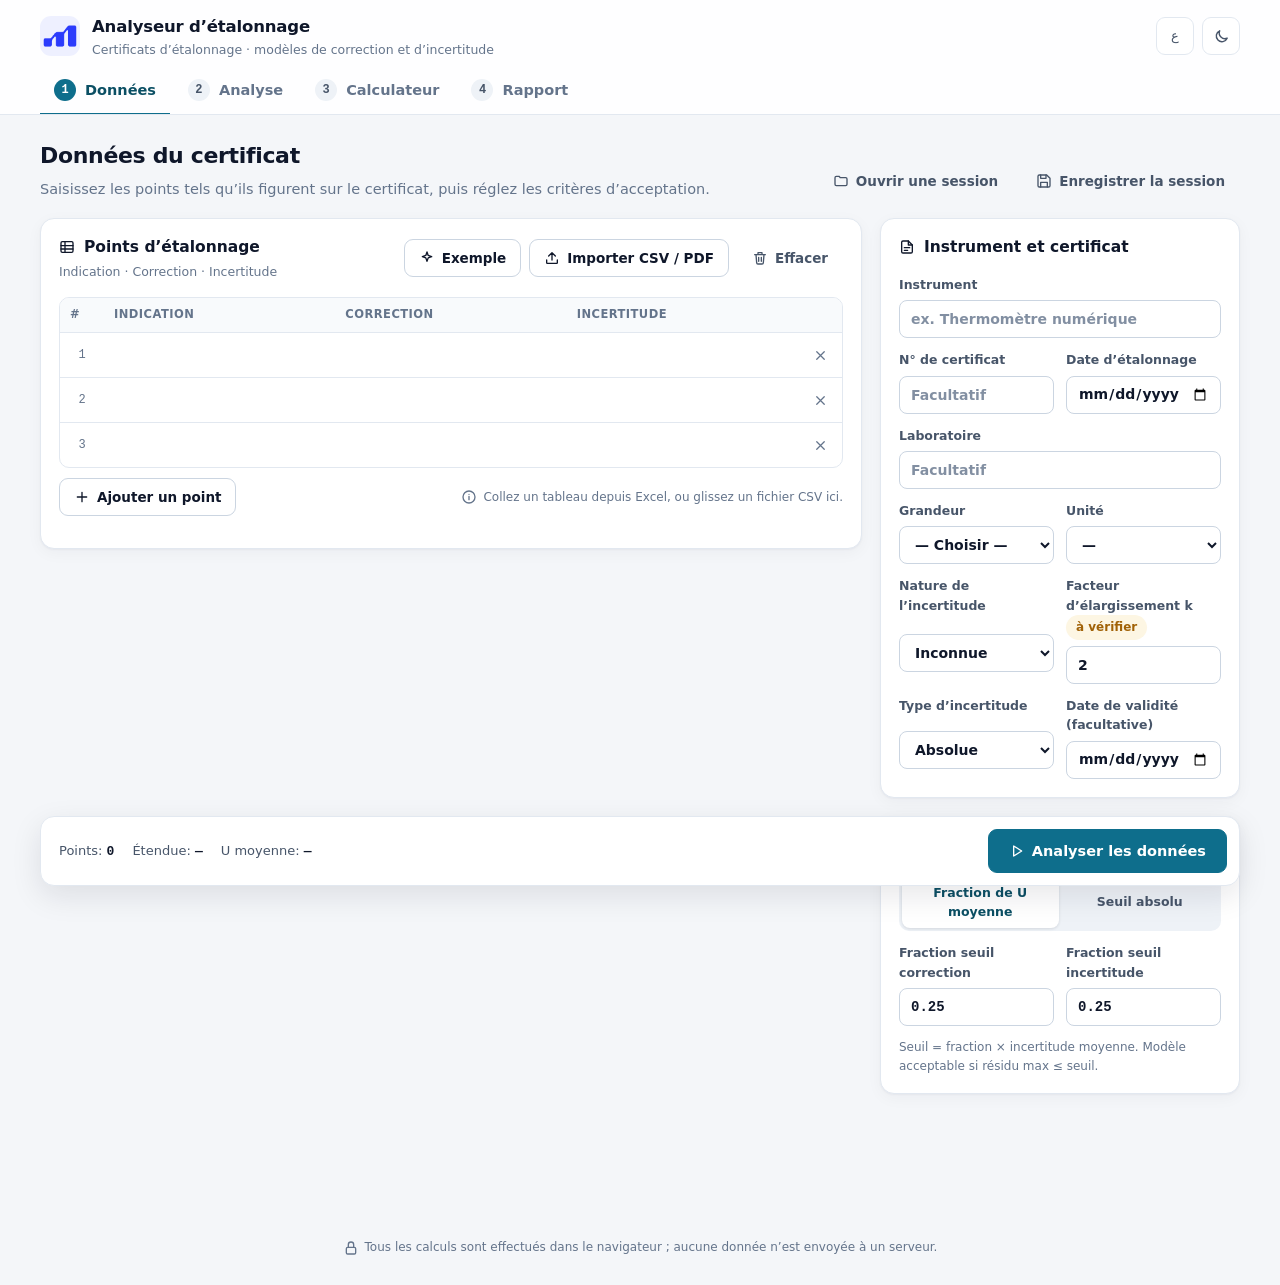
==== commit c93e7cc2: "Nouveau logo (site, application, icônes) et APK Android dans application-android/ Co-Authored-By: Cl" ====
--- a/webapp/index.html
+++ b/webapp/index.html
@@ -8,15 +8,13 @@
   <meta name="referrer" content="no-referrer">
   <meta name="color-scheme" content="light dark">
   <link rel="stylesheet" href="styles.css">
-  <link rel="icon" href="data:image/svg+xml,%3Csvg xmlns='http://www.w3.org/2000/svg' viewBox='0 0 32 32'%3E%3Crect width='32' height='32' rx='8' fill='%230e6e8c'/%3E%3Cpath d='M7 22a9 9 0 0 1 18 0' fill='none' stroke='white' stroke-width='2.4' stroke-linecap='round'/%3E%3Cpath d='M16 22l5-7' stroke='white' stroke-width='2.4' stroke-linecap='round'/%3E%3C/svg%3E">
+  <link rel="icon" type="image/png" href="logo.png">
 </head>
 <body>
   <header class="appbar">
     <div class="wrap appbar-inner">
       <div class="brand">
-        <div class="brand-mark" aria-hidden="true">
-          <svg width="22" height="22" viewBox="0 0 24 24" fill="none" stroke="currentColor" stroke-width="2" stroke-linecap="round"><path d="M4 17a8 8 0 0 1 16 0"/><path d="M12 17l4.5-6"/><path d="M12 9v1M7.5 11l.7.7M16.5 11l-.7.7"/></svg>
-        </div>
+        <div class="brand-mark" aria-hidden="true"><img src="logo.png" alt="" width="40" height="40"></div>
         <div class="brand-text">
           <strong data-i18n="app.title"></strong>
           <span data-i18n="app.subtitle"></span>
--- a/webapp/styles.css
+++ b/webapp/styles.css
@@ -78,10 +78,8 @@
 }
 .appbar-inner { display: flex; align-items: center; justify-content: space-between; gap: 16px; padding-top: 14px; padding-bottom: 10px; }
 .brand { display: flex; align-items: center; gap: 12px; min-width: 0; }
-.brand-mark {
-  width: 40px; height: 40px; border-radius: 11px; display: grid; place-items: center; color: #fff;
-  background: linear-gradient(140deg, #0e6e8c, #0b3d5c); box-shadow: inset 0 0 0 1px rgba(255,255,255,.12);
-}
+.brand-mark { width: 40px; height: 40px; border-radius: 11px; overflow: hidden; flex: none; }
+.brand-mark img { display: block; width: 100%; height: 100%; }
 .brand-text { display: grid; min-width: 0; }
 .brand-text strong { font-size: 16.5px; letter-spacing: -.01em; }
 .brand-text span { color: var(--text-3); font-size: 12.5px; white-space: nowrap; overflow: hidden; text-overflow: ellipsis; }
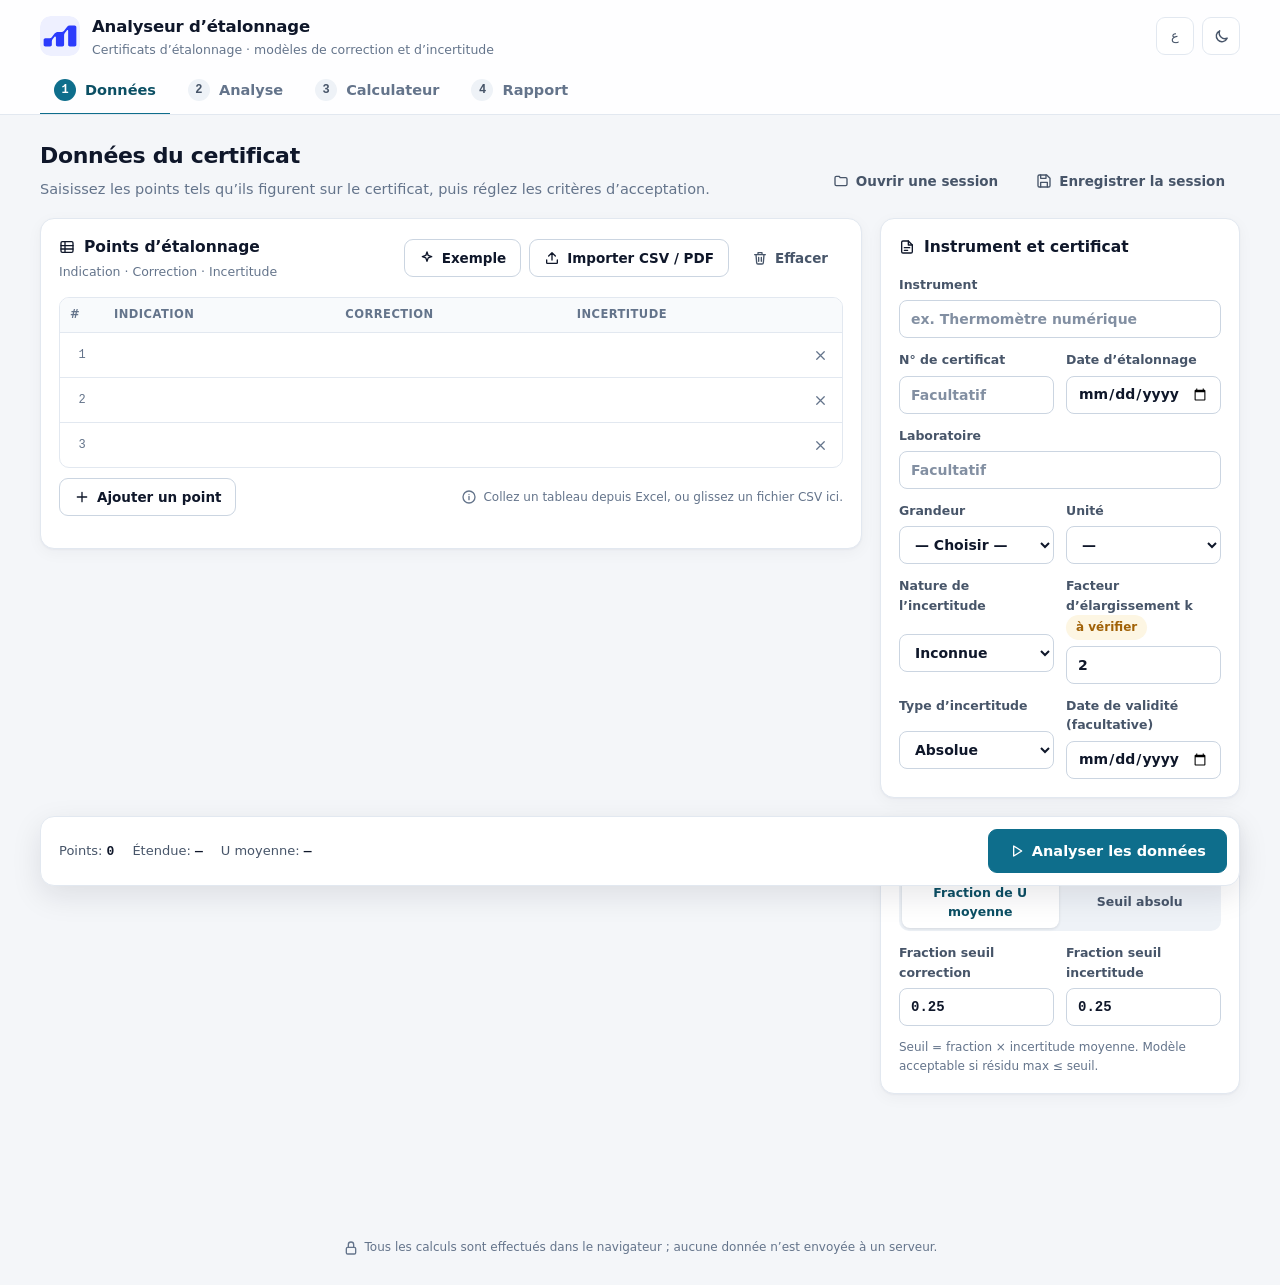
==== commit bb59d933: "Logo sans texte en SVG (MCA Icon) : site, application, icône Android vectorielle ; écran de chargeme" ====
--- a/webapp/index.html
+++ b/webapp/index.html
@@ -9,12 +9,13 @@
   <meta name="color-scheme" content="light dark">
   <link rel="stylesheet" href="styles.css">
   <link rel="icon" type="image/png" href="logo.png">
+  <link rel="icon" type="image/svg+xml" href="logo.svg">
 </head>
 <body>
   <header class="appbar">
     <div class="wrap appbar-inner">
       <div class="brand">
-        <div class="brand-mark" aria-hidden="true"><img src="logo.png" alt="" width="40" height="40"></div>
+        <div class="brand-mark" aria-hidden="true"><img src="logo.svg" alt="" width="40" height="40"></div>
         <div class="brand-text">
           <strong data-i18n="app.title"></strong>
           <span data-i18n="app.subtitle"></span>
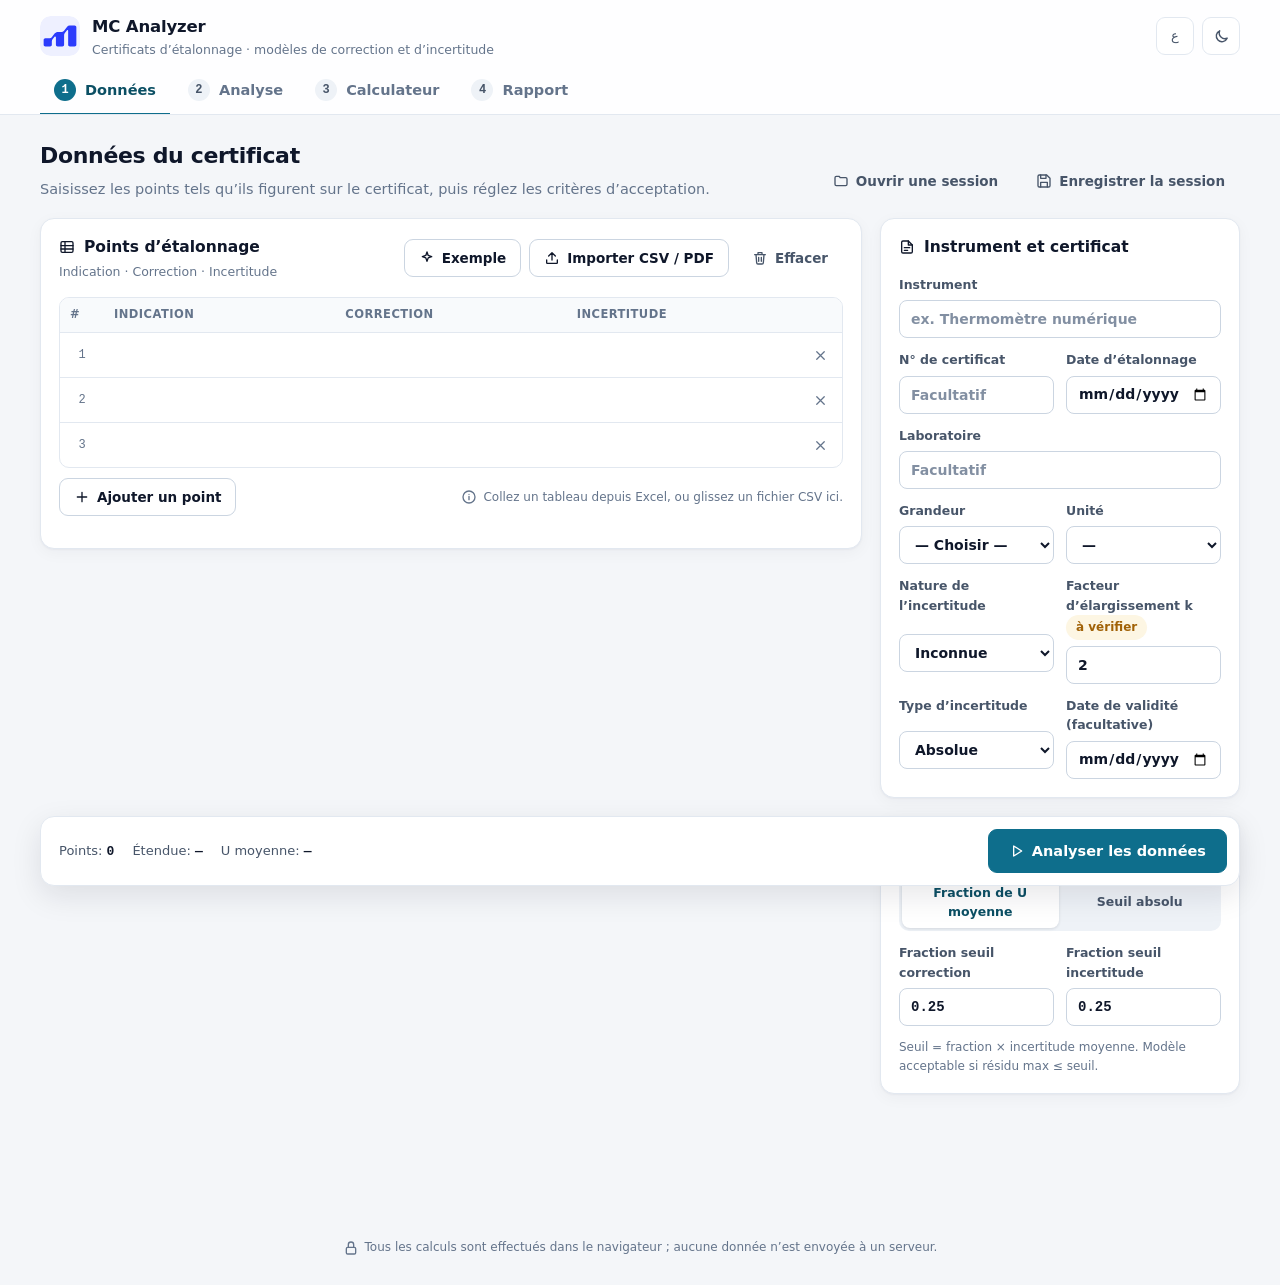
==== commit 0ffdb9f0: "Nouveau nom : MC Analyzer (site, application, icône, rapport PDF, README) Co-Authored-By: Claude Opu" ====
--- a/webapp/index.html
+++ b/webapp/index.html
@@ -3,7 +3,7 @@
 <head>
   <meta charset="utf-8">
   <meta name="viewport" content="width=device-width, initial-scale=1">
-  <title>Analyseur d'étalonnage</title>
+  <title>MC Analyzer</title>
   <meta name="description" content="Analyse des certificats d'étalonnage : modèles de correction et d'incertitude, calculateur et rapport.">
   <meta name="referrer" content="no-referrer">
   <meta name="color-scheme" content="light dark">
--- a/webapp/styles.css
+++ b/webapp/styles.css
@@ -1,4 +1,4 @@
-/* Analyseur d'étalonnage — web */
+/* MC Analyzer — web */
 :root {
   --bg: #f4f6f9;
   --surface: #ffffff;
